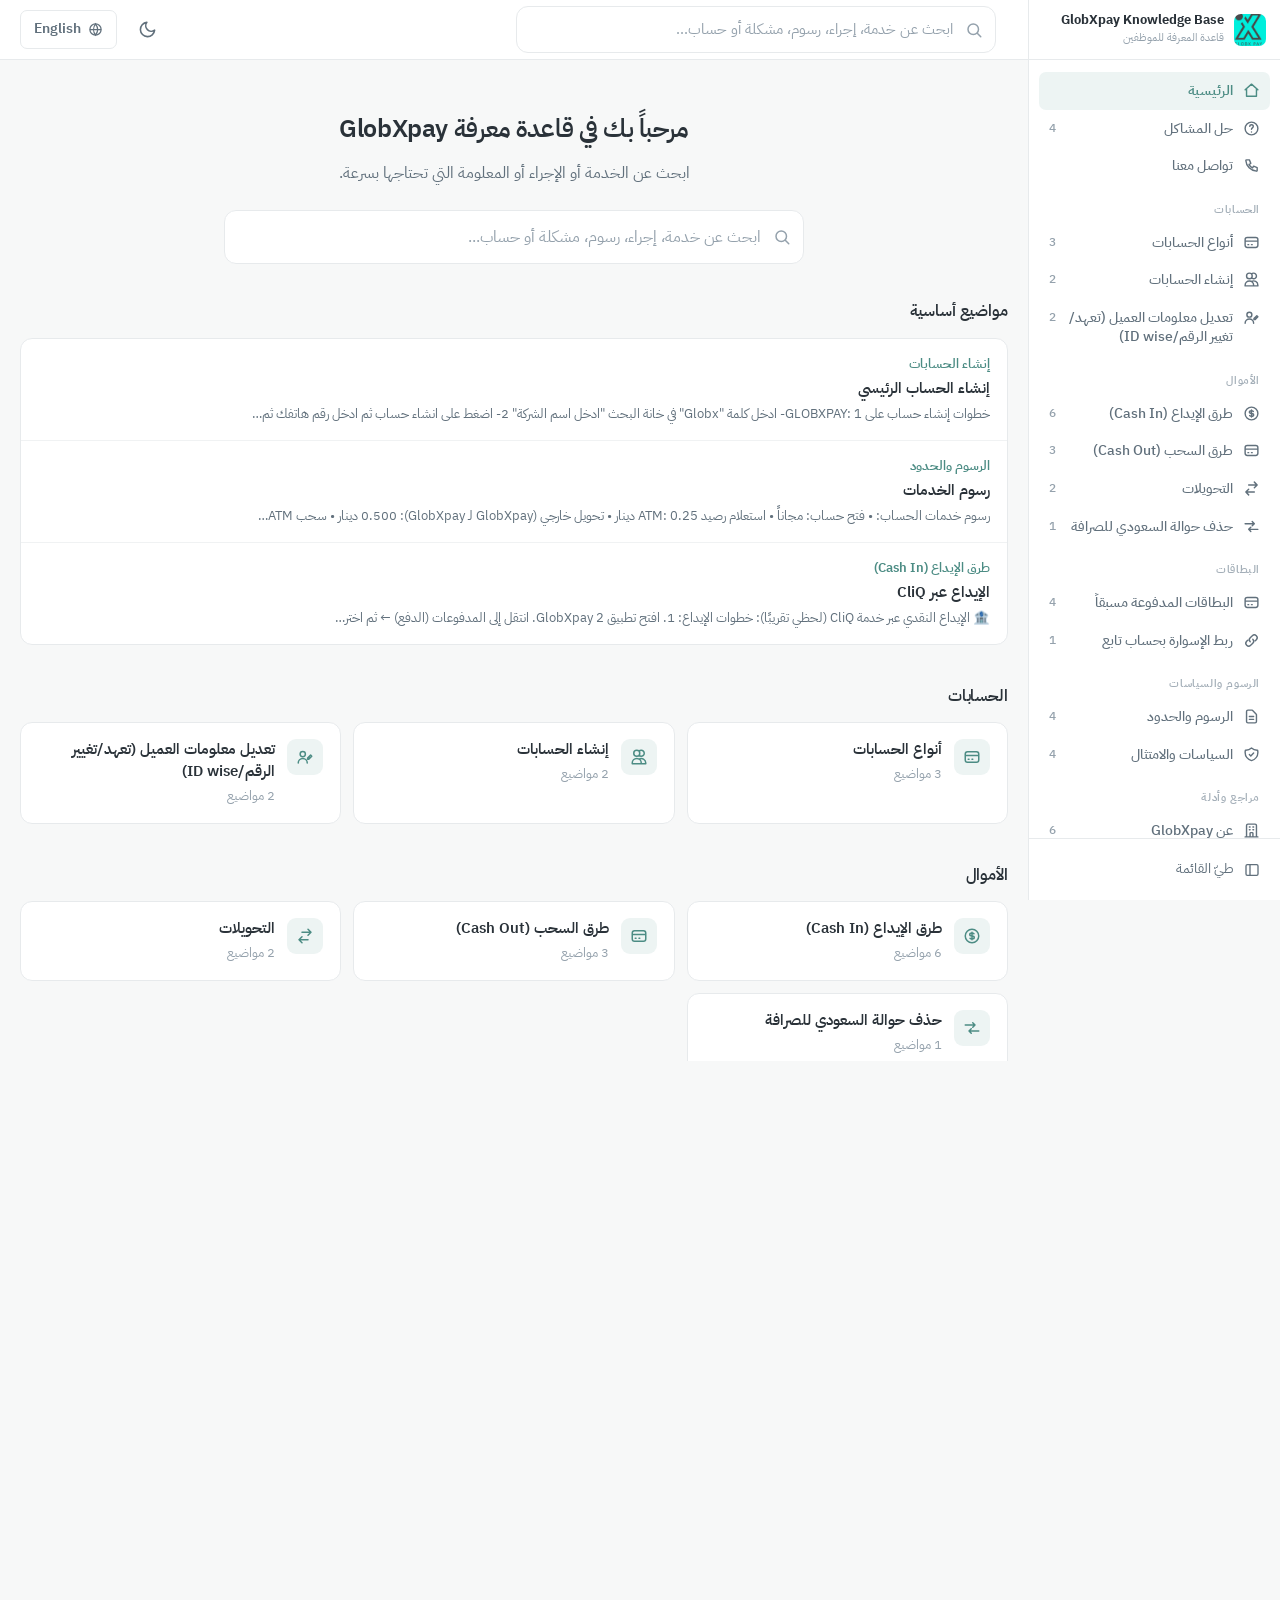
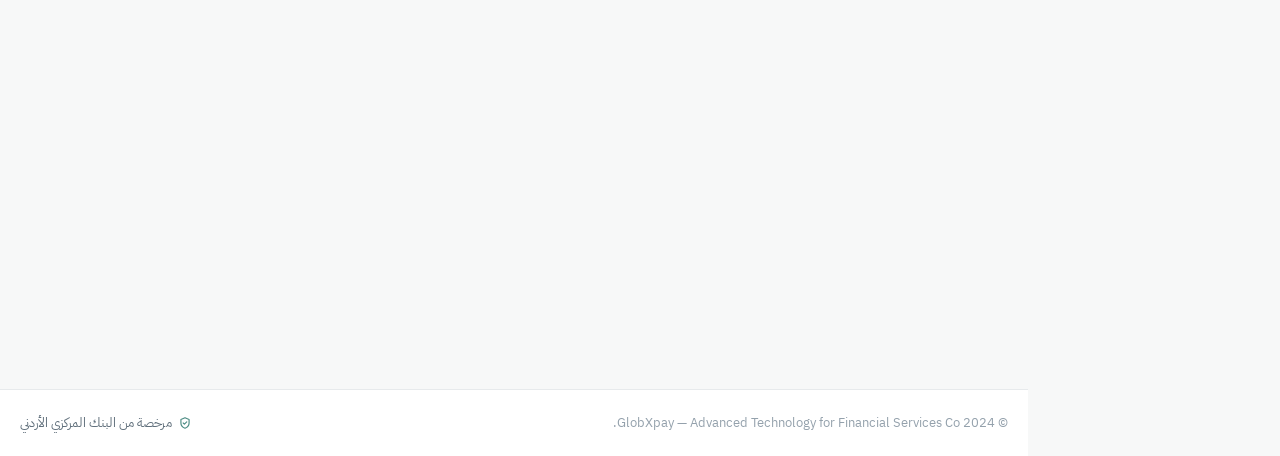
==== index.html @ db66e46f "Refresh English form translations without stale browser cache" ====
<!DOCTYPE html>
<html lang="ar" dir="rtl">
<head>
<meta charset="UTF-8">
<meta name="viewport" content="width=device-width, initial-scale=1.0">
<title>GlobXpay Knowledge Base | قاعدة المعرفة للموظفين</title>
<meta name="description" content="قاعدة المعرفة الداخلية لموظفي GlobXpay — الحسابات، الشحن والسحب، البطاقات، الرسوم، النماذج، وحل المشاكل.">
<meta name="robots" content="noindex">
<link rel="icon" href="logo3.jpeg">
<link rel="preconnect" href="https://fonts.googleapis.com">
<link rel="preconnect" href="https://fonts.gstatic.com" crossorigin>
<link href="https://fonts.googleapis.com/css2?family=IBM+Plex+Sans+Arabic:wght@400;500;600;700&display=swap" rel="stylesheet">
<link rel="stylesheet" href="assets/styles.css?v=5">
<script>
/* يُطبَّق قبل رسم الصفحة لتفادي وميض الخلفية البيضاء في الوضع المظلم */
(function () {
    try {
        var saved = JSON.parse(localStorage.getItem('gxkb:theme') || 'null');
        var dark = saved ? saved === 'dark'
            : window.matchMedia && window.matchMedia('(prefers-color-scheme: dark)').matches;
        document.documentElement.setAttribute('data-theme', dark ? 'dark' : 'light');
    } catch (e) { /* التخزين غير متاح */ }
})();
</script>
</head>
<body>

<a href="#view" class="skip-link" id="skipLink">تخطَّ إلى المحتوى</a>

<div class="layout">

    <!-- ============================ السايدبار ============================ -->
    <aside class="sidebar" id="sidebar" aria-label="Main navigation">
        <div class="sidebar-head">
            <img src="logo3.jpeg" alt="GlobXpay">
            <div class="sidebar-brand">
                <b id="brandName">GlobXpay Knowledge Base</b>
                <span id="brandSub">قاعدة المعرفة للموظفين</span>
            </div>
        </div>

        <nav class="sidebar-nav" id="sidebarNav"></nav>

        <div class="sidebar-foot">
            <button class="collapse-btn" id="collapseBtn">
                <svg viewBox="0 0 24 24" fill="none" stroke="currentColor" stroke-width="2">
                    <rect x="3" y="4" width="18" height="16" rx="2"/><path d="M9 4v16"/>
                </svg>
                <span id="collapseLabel">طيّ القائمة</span>
            </button>
        </div>
    </aside>

    <!-- ========================== المنطقة الرئيسية ========================== -->
    <div class="main-area">

        <header class="topbar">
            <button class="icon-btn menu-btn" id="menuBtn" aria-expanded="false" aria-controls="sidebar" aria-label="فتح القائمة">
                <svg viewBox="0 0 24 24" fill="none" stroke="currentColor" stroke-width="2">
                    <path d="M4 6h16M4 12h16M4 18h16" stroke-linecap="round"/>
                </svg>
            </button>

            <span class="topbar-title" id="topbarTitle"></span>

            <div class="topbar-search search">
                <svg viewBox="0 0 24 24" fill="none" stroke="currentColor" stroke-width="2">
                    <circle cx="11" cy="11" r="7"/><path d="M21 21l-4.3-4.3" stroke-linecap="round"/>
                </svg>
                <input type="search" id="q" autocomplete="off" placeholder="ابحث..." aria-label="البحث">
                <button class="search-clear" id="qClear" aria-label="مسح البحث">
                    <svg viewBox="0 0 24 24" fill="none" stroke="currentColor" stroke-width="2">
                        <path d="M18 6L6 18M6 6l12 12" stroke-linecap="round"/>
                    </svg>
                </button>
            </div>

            <button class="icon-btn theme-btn" id="themeBtn" aria-label="الوضع الليلي" title="الوضع الليلي">
                <svg class="ico-moon" viewBox="0 0 24 24" fill="none" stroke="currentColor" stroke-width="2">
                    <path d="M21 12.8A9 9 0 1111.2 3a7 7 0 009.8 9.8z" stroke-linejoin="round"/>
                </svg>
                <svg class="ico-sun" viewBox="0 0 24 24" fill="none" stroke="currentColor" stroke-width="2">
                    <circle cx="12" cy="12" r="4"/>
                    <path d="M12 2v2M12 20v2M4.9 4.9l1.4 1.4M17.7 17.7l1.4 1.4M2 12h2M20 12h2M4.9 19.1l1.4-1.4M17.7 6.3l1.4-1.4" stroke-linecap="round"/>
                </svg>
            </button>

            <button class="lang-btn" id="langBtn">
                <svg viewBox="0 0 24 24" fill="none" stroke="currentColor" stroke-width="2">
                    <circle cx="12" cy="12" r="9"/><path d="M3 12h18M12 3a15 15 0 010 18a15 15 0 010-18z"/>
                </svg>
                <span id="langLabel">English</span>
            </button>
        </header>

        <main id="view"></main>

        <footer class="footer">
            <div class="footer-inner">
                <span>© 2024 GlobXpay — <span id="footCo">Advanced Technology for Financial Services Co.</span></span>
                <span class="badge">
                    <svg viewBox="0 0 24 24" fill="none" stroke="currentColor" stroke-width="2">
                        <path d="M12 3l7 3v6c0 4-3 7.5-7 9-4-1.5-7-5-7-9V6l7-3z" stroke-linejoin="round"/>
                        <path d="M9 12l2 2 4-4" stroke-linecap="round" stroke-linejoin="round"/>
                    </svg>
                    <span id="footLicense">مرخصة من البنك المركزي الأردني</span>
                </span>
            </div>
        </footer>
    </div>
</div>

<div class="overlay" id="overlay"></div>

<!-- معاينة الصورة -->
<div class="lightbox" id="lightbox" role="dialog" aria-modal="true" aria-hidden="true">
    <button class="lightbox-x" id="lightboxClose" aria-label="إغلاق">
        <svg viewBox="0 0 24 24" fill="none" stroke="currentColor" stroke-width="2" style="width:19px;height:19px">
            <path d="M18 6L6 18M6 6l12 12" stroke-linecap="round"/>
        </svg>
    </button>
    <img id="lightboxImg" src="" alt="">
</div>

<div class="toast" id="toast" role="status" aria-live="polite"></div>

<script src="config.js?v=5"></script>
<script src="data/i18n.js?v=5"></script>
<script src="data/knowledge-base.js?v=5"></script>
<script src="data/knowledge-base.en.js?v=6"></script>
<script src="assets/app.js?v=6"></script>
</body>
</html>
---- assets/styles.css ----
/* ============================================================================
   GlobXpay Knowledge Base — التنسيقات
   يعتمد على خصائص CSS المنطقية (inline-start/end) ليعمل في RTL و LTR معاً.
   ============================================================================ */

:root {
    /* لوحة هادئة: أخضر مزرقّ مخفّف + رماديات دافئة قليلاً */
    --brand:       #4C8C84;
    --brand-dark:  #3A726B;
    --brand-light: #EDF4F3;

    --ink-1: #2A3239;
    --ink-2: #61707C;
    --ink-3: #94A1AC;

    --bg:      #F7F8F8;
    --surface: #FFFFFF;
    --line:    #E7EAEC;
    --line-2:  #F0F2F3;

    --row-hover: #FAFBFB;
    --shot-bg:   #FAFBFB;
    --mark-bg:   #FBEFC9;
    --mark-ink:  #5C4A15;

    --warn-bg:   #FBF6EA;
    --warn-line: #EEE2C6;
    --warn-ink:  #7A6636;

    --prose:     #45525C;

    --r-sm: 7px;
    --r:    12px;
    --r-lg: 16px;

    --shadow:    0 1px 2px rgba(42,50,57,.05);
    --shadow-md: 0 3px 10px rgba(42,50,57,.06);

    --sidebar-w: 252px;
    --sidebar-collapsed: 66px;
    --header-h: 60px;
    --content-max: 860px;
}

/* ---------------------------- الوضع المظلم ---------------------------- */
[data-theme="dark"] {
    --brand:       #7FB8B0;
    --brand-dark:  #97C9C1;
    --brand-light: #1E2B2A;

    --ink-1: #E2E7EA;
    --ink-2: #A6B2BB;
    --ink-3: #78868F;

    --bg:      #14181C;
    --surface: #1B2126;
    --line:    #2A3238;
    --line-2:  #232A30;

    --row-hover: #20272C;
    --shot-bg:   #20272C;
    --mark-bg:   #4C4223;
    --mark-ink:  #EEE0B8;

    --warn-bg:   #262115;
    --warn-line: #3E3624;
    --warn-ink:  #D6C79B;

    --prose:     #B7C2C9;

    --shadow:    0 1px 2px rgba(0,0,0,.28);
    --shadow-md: 0 3px 10px rgba(0,0,0,.32);

    color-scheme: dark;
}

* { box-sizing: border-box; margin: 0; padding: 0; }

html { scroll-behavior: smooth; -webkit-text-size-adjust: 100%; }

body {
    font-family: 'IBM Plex Sans Arabic', system-ui, -apple-system, 'Segoe UI', Roboto, sans-serif;
    background: var(--bg);
    color: var(--ink-1);
    font-size: 16px;
    line-height: 1.7;
    -webkit-font-smoothing: antialiased;
    overflow-x: hidden;
}

a { color: inherit; text-decoration: none; }
button { font: inherit; color: inherit; background: none; border: none; cursor: pointer; }
img { max-width: 100%; display: block; }
mark { background: var(--mark-bg); color: var(--mark-ink); padding: 0 1px; border-radius: 2px; }

::selection { background: var(--brand-light); color: var(--brand-dark); }

:focus-visible { outline: 2px solid var(--brand); outline-offset: 2px; border-radius: var(--r-sm); }

@media (prefers-reduced-motion: reduce) {
    *, *::before, *::after {
        animation-duration: .001ms !important;
        transition-duration: .001ms !important;
        scroll-behavior: auto !important;
    }
}

.sr-only {
    position: absolute; width: 1px; height: 1px; padding: 0; margin: -1px;
    overflow: hidden; clip: rect(0,0,0,0); white-space: nowrap; border: 0;
}

.skip-link {
    position: absolute; inset-inline-start: 12px; top: -60px; z-index: 200;
    background: var(--brand); color: #fff; padding: 10px 16px;
    border-radius: var(--r-sm); font-weight: 600; transition: top .15s;
}
.skip-link:focus { top: 12px; }

/* ============================ الهيكل العام ============================ */
.layout { display: flex; min-height: 100vh; }

/* ============================== السايدبار ============================== */
.sidebar {
    width: var(--sidebar-w);
    flex-shrink: 0;
    background: var(--surface);
    border-inline-end: 1px solid var(--line);
    position: fixed;
    inset-block: 0;
    inset-inline-start: 0;
    display: flex;
    flex-direction: column;
    z-index: 60;
    transition: width .2s ease, transform .25s ease;
}

.sidebar-head {
    height: var(--header-h);
    display: flex;
    align-items: center;
    gap: 10px;
    padding: 0 14px;
    border-bottom: 1px solid var(--line);
    flex-shrink: 0;
}
.sidebar-head img { width: 32px; height: 32px; border-radius: 7px; object-fit: cover; flex-shrink: 0; }
.sidebar-brand { min-width: 0; overflow: hidden; }
.sidebar-brand b { display: block; font-size: 12.5px; font-weight: 700; line-height: 1.35; overflow: hidden; text-overflow: ellipsis; white-space: nowrap; }
.sidebar-brand span { display: block; font-size: 11px; color: var(--ink-3); white-space: nowrap; overflow: hidden; text-overflow: ellipsis; }

.sidebar-nav { flex: 1; overflow-y: auto; padding: 12px 10px; }
.sidebar-nav::-webkit-scrollbar { width: 6px; }
.sidebar-nav::-webkit-scrollbar-thumb { background: var(--line); border-radius: 3px; }

.nav-group-label {
    font-size: 10.5px; font-weight: 600; color: var(--ink-3);
    letter-spacing: .6px; text-transform: uppercase; opacity: .85;
    padding: 16px 10px 5px; white-space: nowrap;
}

.nav-link {
    display: flex; align-items: flex-start; gap: 10px;
    padding: 9px 10px; border-radius: var(--r-sm);
    font-size: 14px; font-weight: 500; color: var(--ink-2);
    transition: background .13s, color .13s;
    width: 100%; text-align: start;
}
.nav-link:hover { background: var(--line-2); color: var(--ink-1); }
.nav-link.active { background: var(--brand-light); color: var(--brand); font-weight: 600; }
.nav-link svg { width: 17px; height: 17px; flex-shrink: 0; margin-top: 1px; }
.nav-link span {
    min-width: 0; overflow: hidden; line-height: 1.4;
    overflow-wrap: break-word;
    display: -webkit-box; -webkit-line-clamp: 2; -webkit-box-orient: vertical;
}
.nav-count { margin-inline-start: auto; font-size: 11.5px; color: var(--ink-3); flex-shrink: 0; align-self: flex-start; margin-top: 2px; }
.nav-link.active .nav-count { color: var(--brand); }

.sidebar-foot { border-top: 1px solid var(--line); padding: 10px; flex-shrink: 0; }

.collapse-btn {
    display: flex; align-items: center; gap: 10px; width: 100%;
    padding: 9px 10px; border-radius: var(--r-sm);
    font-size: 13.5px; color: var(--ink-2);
}
.collapse-btn:hover { background: var(--line-2); color: var(--ink-1); }
.collapse-btn svg { width: 16px; height: 16px; flex-shrink: 0; transition: transform .2s; }

/* الوضع المطوي */
body.collapsed .sidebar { width: var(--sidebar-collapsed); }
body.collapsed .sidebar-brand,
body.collapsed .nav-group-label,
body.collapsed .nav-link span,
body.collapsed .nav-count,
body.collapsed .collapse-btn span { display: none; }
body.collapsed .nav-link,
body.collapsed .collapse-btn { justify-content: center; padding-inline: 0; }
body.collapsed .sidebar-head { justify-content: center; padding: 0; }
body.collapsed .collapse-btn svg { transform: rotate(180deg); }

/* ============================ المنطقة الرئيسية ============================ */
.main-area {
    flex: 1; min-width: 0;
    margin-inline-start: var(--sidebar-w);
    transition: margin .2s ease;
    display: flex; flex-direction: column;
}
body.collapsed .main-area { margin-inline-start: var(--sidebar-collapsed); }

.topbar {
    height: var(--header-h);
    background: var(--surface);
    border-bottom: 1px solid var(--line);
    display: flex; align-items: center; gap: 12px;
    padding: 0 20px;
    position: sticky; top: 0; z-index: 40;
}

.icon-btn {
    width: 36px; height: 36px; border-radius: var(--r-sm);
    display: flex; align-items: center; justify-content: center;
    color: var(--ink-2); flex-shrink: 0;
}
.icon-btn:hover { background: var(--line-2); color: var(--ink-1); }
.icon-btn svg { width: 19px; height: 19px; }

.menu-btn { display: none; }

.topbar-search { flex: 1; max-width: 480px; }
.topbar-title { font-weight: 600; font-size: 15px; min-width: 0; overflow: hidden; text-overflow: ellipsis; white-space: nowrap; }

.lang-btn {
    display: flex; align-items: center; gap: 7px;
    padding: 7px 13px; border: 1px solid var(--line);
    border-radius: var(--r-sm); font-size: 13.5px; font-weight: 600;
    color: var(--ink-2); flex-shrink: 0;
}
.lang-btn:hover { border-color: var(--brand); color: var(--brand); background: var(--brand-light); }
.lang-btn svg { width: 15px; height: 15px; }

.theme-btn { margin-inline-start: auto; }
.theme-btn .ico-sun { display: none; }
[data-theme="dark"] .theme-btn .ico-moon { display: none; }
[data-theme="dark"] .theme-btn .ico-sun { display: block; }

main { flex: 1; padding: 28px 20px 56px; }

/* ظهور لطيف عند الانتقال بين الصفحات */
@keyframes viewIn { from { opacity: 0; transform: translateY(6px); } to { opacity: 1; transform: none; } }
#view > * { animation: viewIn .28s cubic-bezier(.22,.61,.36,1) both; }
.wrap { max-width: var(--content-max); margin: 0 auto; }
.wrap-wide { max-width: 1060px; margin: 0 auto; }

/* ================================ البحث ================================ */
.search { position: relative; }
.search > svg {
    position: absolute; inset-inline-start: 13px; top: 50%;
    transform: translateY(-50%); width: 18px; height: 18px;
    color: var(--ink-3); pointer-events: none;
}
.search input {
    width: 100%; font: inherit; font-size: 15px;
    padding-block: 10px; padding-inline: 42px 40px;
    border: 1px solid var(--line); border-radius: var(--r);
    background: var(--surface); color: var(--ink-1);
    transition: border-color .15s, box-shadow .15s;
}
.search input::placeholder { color: var(--ink-3); }
.search input:focus {
    outline: none; border-color: var(--brand);
    box-shadow: 0 0 0 3px rgba(15,139,126,.13);
}
.search input::-webkit-search-cancel-button,
.search input::-webkit-search-decoration { -webkit-appearance: none; appearance: none; }

.search-clear {
    position: absolute; inset-inline-end: 9px; top: 50%;
    transform: translateY(-50%);
    width: 25px; height: 25px; border-radius: 50%;
    display: none; align-items: center; justify-content: center;
    color: var(--ink-3);
}
.search-clear.show { display: flex; }
.search-clear:hover { background: var(--line-2); color: var(--ink-1); }
.search-clear svg { width: 14px; height: 14px; }

/* الهيرو */
.hero { text-align: center; padding: 20px 0 34px; }
.hero h1 { font-size: 25px; font-weight: 600; letter-spacing: -.4px; margin-bottom: 9px; }
.hero p { color: var(--ink-2); font-size: 15.5px; margin-bottom: 24px; }
.hero .search { max-width: 580px; margin: 0 auto; }
.hero .search input { padding-block: 13px; font-size: 15.5px; }

/* ============================== الأقسام ============================== */
.section { margin-top: 38px; }
.section:first-child { margin-top: 0; }

.section-head {
    display: flex; align-items: baseline; justify-content: space-between;
    gap: 12px; margin-bottom: 13px;
}
.section-head h2 { font-size: 15.5px; font-weight: 600; letter-spacing: -.1px; }
.section-head p { font-size: 13.5px; color: var(--ink-3); }
.section-head a { font-size: 13.5px; color: var(--brand); font-weight: 600; }
.section-head a:hover { text-decoration: underline; }

.grid { display: grid; gap: 12px; }
.grid-3 { grid-template-columns: repeat(auto-fit, minmax(240px, 1fr)); }
.grid-2 { grid-template-columns: repeat(auto-fit, minmax(280px, 1fr)); }

/* بطاقة قسم */
.card {
    display: flex; align-items: flex-start; gap: 12px;
    background: var(--surface); border: 1px solid var(--line);
    border-radius: var(--r); padding: 16px 17px;
    text-align: start; width: 100%;
    transition: border-color .15s, box-shadow .15s, transform .15s;
}
.card:hover { border-color: #D5DCDF; background: var(--row-hover); box-shadow: var(--shadow-md); }
[data-theme="dark"] .card:hover { border-color: #38424A; }

.card-ico {
    width: 36px; height: 36px; border-radius: 9px;
    background: var(--brand-light); color: var(--brand);
    display: flex; align-items: center; justify-content: center; flex-shrink: 0;
}
.card-ico svg { width: 18px; height: 18px; }

.card-body { min-width: 0; }
.card-title { display: block; font-weight: 600; font-size: 15px; line-height: 1.45; overflow-wrap: break-word; }
.card-meta { display: block; font-size: 13px; color: var(--ink-3); margin-top: 2px; }

/* روابط الوصول السريع */
.chips { display: flex; flex-wrap: wrap; gap: 8px; }
.chip {
    display: inline-flex; align-items: center; gap: 7px;
    padding: 8px 14px; border-radius: 100px;
    background: var(--surface); border: 1px solid var(--line);
    font-size: 13.5px; font-weight: 500; color: var(--ink-2);
    transition: all .14s;
}
.chip:hover { border-color: var(--brand); color: var(--brand); background: var(--brand-light); }
.chip svg { width: 15px; height: 15px; }

/* قائمة */
.list {
    border: 1px solid var(--line); border-radius: var(--r);
    background: var(--surface); overflow: hidden;
}
.list > * + * { border-top: 1px solid var(--line-2); }

.row {
    display: block; width: 100%; text-align: start;
    padding: 14px 17px; transition: background .12s;
}
.row:hover { background: var(--row-hover); }
.row-cat { display: block; font-size: 12.5px; color: var(--brand); font-weight: 600; margin-bottom: 2px; }
.row-title { display: block; font-weight: 600; font-size: 14.8px; margin-bottom: 2px; }
.row-snip {
    display: -webkit-box; -webkit-line-clamp: 2; -webkit-box-orient: vertical;
    overflow: hidden; font-size: 13.4px; color: var(--ink-2);
}

/* ============================ فتات التنقل ============================ */
.crumbs {
    display: flex; align-items: center; flex-wrap: wrap;
    gap: 6px; font-size: 13.4px; color: var(--ink-3); margin-bottom: 16px;
}
.crumbs a { color: var(--ink-2); }
.crumbs span, .crumbs a { overflow-wrap: break-word; min-width: 0; }
.crumbs a:hover { color: var(--brand); text-decoration: underline; }
.crumbs svg { width: 13px; height: 13px; flex-shrink: 0; }
[dir="rtl"] .crumbs svg { transform: scaleX(-1); }

.page-head { margin-bottom: 20px; }
.page-head h1 {
    font-size: 22.5px; font-weight: 600; letter-spacing: -.3px; line-height: 1.4;
    overflow-wrap: break-word; word-break: break-word;
}
.page-head p { color: var(--ink-2); font-size: 14.5px; margin-top: 5px; overflow-wrap: break-word; }

/* ============================== المقال ============================== */
.article-tools { display: flex; gap: 8px; flex-wrap: wrap; margin-bottom: 20px; }

.btn {
    display: inline-flex; align-items: center; gap: 7px;
    padding: 8px 15px; border-radius: var(--r-sm);
    font-size: 13.8px; font-weight: 600;
    background: var(--brand); color: #fff;
    transition: background .15s; white-space: nowrap;
}
.btn:hover { background: var(--brand-dark); }
.btn svg { width: 15px; height: 15px; }

.btn-ghost {
    background: var(--surface); color: var(--ink-2);
    border: 1px solid var(--line); font-weight: 500;
}
.btn-ghost:hover { background: var(--line-2); color: var(--ink-1); border-color: var(--line); }

.prose { font-size: 15.2px; line-height: 1.95; color: var(--prose); }
.prose p { margin-bottom: 13px; }
.prose h3 {
    font-size: 15.5px; font-weight: 700; color: var(--ink-1);
    margin: 24px 0 10px;
}
.prose ol, .prose ul { margin: 0 0 15px; padding: 0; list-style: none; }
.prose li { display: flex; gap: 10px; padding: 4px 0; }
.prose ol li .n {
    flex-shrink: 0; width: 22px; height: 22px; margin-top: 4px;
    border-radius: 50%; background: var(--brand-light); color: var(--brand);
    font-size: 12px; font-weight: 700;
    display: flex; align-items: center; justify-content: center;
}
.prose ul li .b {
    flex-shrink: 0; width: 5px; height: 5px; margin-top: 13px;
    border-radius: 50%; background: var(--ink-3);
}
.prose .callout {
    display: flex; gap: 10px; align-items: flex-start;
    background: var(--warn-bg); border: 1px solid var(--warn-line);
    color: var(--warn-ink); border-radius: var(--r);
    padding: 12px 15px; margin: 8px 0 15px; font-size: 14.4px; line-height: 1.75;
}

/* خطوات إنجليزية داخل صفحة عربية */
.ltr-steps { text-align: left; }
.ltr-steps ol li { flex-direction: row; }
.ltr-steps .n { font-family: 'IBM Plex Sans Arabic', system-ui, sans-serif; }

/* مجموعة خطوات + زر نسخها */
.steps-group { position: relative; margin-bottom: 15px; }
.steps-group > ol { margin-bottom: 0; }

.steps-bar { display: flex; justify-content: flex-start; margin-bottom: 6px; }

.steps-copy {
    display: inline-flex; align-items: center; gap: 6px;
    padding: 5px 10px; border-radius: var(--r-sm);
    border: 1px solid var(--line); background: var(--surface);
    color: var(--ink-3); font-size: 12.5px; font-weight: 500;
    opacity: .75; transition: all .15s;
}
.steps-copy svg { width: 14px; height: 14px; }
.steps-copy:hover {
    opacity: 1; color: var(--brand);
    border-color: var(--brand); background: var(--brand-light);
}
.steps-copy:focus-visible { opacity: 1; }

@media (max-width: 767px) {
    .steps-copy span { display: none; }
    .steps-copy { padding: 6px 9px; }
}

/* صور المقال */
.shots {
    display: grid; grid-template-columns: repeat(auto-fill, minmax(165px, 1fr));
    gap: 10px; margin: 18px 0;
}
.shot {
    position: relative; border: 1px solid var(--line);
    border-radius: var(--r-sm); overflow: hidden;
    background: var(--shot-bg); cursor: zoom-in;
    transition: border-color .15s, box-shadow .15s;
}
.shot:hover { border-color: var(--brand); box-shadow: var(--shadow-md); }
.shot img { width: 100%; height: auto; max-height: 340px; object-fit: contain; }
.shot-n {
    position: absolute; top: 7px; inset-inline-start: 7px;
    min-width: 20px; height: 20px; padding: 0 6px; border-radius: 10px;
    background: rgba(22,32,43,.82); color: #fff;
    font-size: 11.5px; font-weight: 600;
    display: flex; align-items: center; justify-content: center;
}

/* زر نسخ الصورة (لقسم الصور) */
.shot-copy {
    position: absolute; bottom: 8px; inset-inline-end: 8px;
    display: inline-flex; align-items: center; gap: 6px;
    padding: 6px 11px; border-radius: var(--r-sm);
    background: rgba(22,32,43,.88); color: #fff;
    border: 1px solid rgba(255,255,255,.18);
    font-size: 12.5px; font-weight: 600;
    opacity: 0; transform: translateY(4px);
    transition: opacity .16s, transform .16s, background .16s;
    backdrop-filter: blur(4px);
}
.shot-copy svg { width: 14px; height: 14px; }
.shot-copy:hover { background: var(--brand); border-color: var(--brand); }
.shot-copy:disabled { opacity: .6 !important; cursor: default; }

.shot:hover .shot-copy,
.shot:focus-within .shot-copy { opacity: 1; transform: translateY(0); }

/* على الشاشات اللمسية لا يوجد hover — يبقى الزر ظاهراً */
@media (hover: none) {
    .shot-copy { opacity: 1; transform: none; }
}

/* ============================ الأسئلة الشائعة ============================ */
.acc-item + .acc-item { border-top: 1px solid var(--line-2); }
.acc-btn {
    display: flex; align-items: center; justify-content: space-between;
    gap: 14px; width: 100%; padding: 14px 17px; text-align: start;
    font-size: 15px; font-weight: 500; transition: background .12s;
}
.acc-btn:hover { background: var(--row-hover); }
.acc-btn[aria-expanded="true"] { color: var(--brand); font-weight: 600; }
.acc-btn .chev {
    width: 17px; height: 17px; color: var(--ink-3);
    flex-shrink: 0; transition: transform .2s;
}
/* مغلق: يشير للداخل (يسار في RTL، يمين في LTR) — مفتوح: يشير للأسفل */
[dir="rtl"] .acc-btn .chev { transform: rotate(180deg); }
.acc-btn[aria-expanded="true"] .chev { transform: rotate(90deg); color: var(--brand); }
[dir="rtl"] .acc-btn[aria-expanded="true"] .chev { transform: rotate(90deg); color: var(--brand); }
.acc-panel { display: none; padding: 0 17px 18px; }
.acc-panel.open { display: block; animation: fade .18s ease; }

@keyframes fade { from { opacity: 0; transform: translateY(-3px); } to { opacity: 1; transform: none; } }

/* ============================== التواصل ============================== */
.contact-card {
    display: flex; align-items: center; gap: 12px;
    background: var(--surface); border: 1px solid var(--line);
    border-radius: var(--r); padding: 15px 17px;
    transition: border-color .15s, box-shadow .15s;
}
.contact-card:hover { border-color: var(--brand); box-shadow: var(--shadow-md); }
.contact-label { font-size: 12.5px; color: var(--ink-3); display: block; }
.contact-value { font-weight: 600; font-size: 14.8px; display: block; direction: ltr; text-align: start; }

/* ============================ الحالة الفارغة ============================ */
.empty { text-align: center; padding: 46px 20px 34px; }
.empty svg { width: 32px; height: 32px; color: var(--ink-3); margin: 0 auto 12px; }
.empty h3 { font-size: 16.5px; font-weight: 600; margin-bottom: 4px; }
.empty p { color: var(--ink-2); font-size: 14.4px; }

/* ================================ الفوتر ================================ */
.footer {
    background: var(--surface); border-top: 1px solid var(--line);
    padding: 22px 20px; margin-top: auto;
}
.footer-inner {
    max-width: 1060px; margin: 0 auto;
    display: flex; align-items: center; justify-content: space-between;
    gap: 12px; flex-wrap: wrap; font-size: 13.2px; color: var(--ink-3);
}
.badge { display: inline-flex; align-items: center; gap: 6px; color: var(--ink-2); font-size: 12.5px; }
.badge svg { width: 14px; height: 14px; color: var(--brand); flex-shrink: 0; }

/* ============================ معاينة الصورة ============================ */
.lightbox {
    display: none; position: fixed; inset: 0; z-index: 120;
    background: rgba(22,32,43,.86); padding: 26px;
    align-items: center; justify-content: center;
}
.lightbox.open { display: flex; }
.lightbox img { max-width: 100%; max-height: 88vh; border-radius: var(--r); background: #fff; }
.lightbox-x {
    position: absolute; top: 16px; inset-inline-end: 16px;
    width: 38px; height: 38px; border-radius: 50%;
    background: rgba(255,255,255,.15); color: #fff;
    display: flex; align-items: center; justify-content: center;
}
.lightbox-x:hover { background: rgba(255,255,255,.28); }

/* التنبيه المؤقت */
.toast {
    position: fixed; bottom: 22px; inset-inline-start: 50%;
    transform: translateX(-50%) translateY(80px);
    background: var(--ink-1); color: #fff;
    padding: 10px 20px; border-radius: 100px;
    font-size: 13.8px; font-weight: 500; z-index: 130;
    opacity: 0; transition: opacity .2s, transform .2s; pointer-events: none;
}
.toast.show { opacity: 1; transform: translateX(-50%) translateY(0); }

/* الغطاء للجوال */
.overlay {
    display: none; position: fixed; inset: 0;
    background: rgba(22,32,43,.45); z-index: 55;
}
.overlay.show { display: block; }

/* ============================== الاستجابة ============================== */
@media (max-width: 1023px) {
    .sidebar { transform: translateX(calc(var(--sidebar-w) * -1)); box-shadow: var(--shadow-md); }
    [dir="rtl"] .sidebar { transform: translateX(var(--sidebar-w)); }
    body.drawer-open .sidebar { transform: translateX(0); }
    .main-area { margin-inline-start: 0 !important; }
    .menu-btn { display: flex; }
    body.collapsed .sidebar { width: var(--sidebar-w); }
    body.collapsed .sidebar-brand,
    body.collapsed .nav-group-label,
    body.collapsed .nav-link span,
    body.collapsed .nav-count { display: revert; }
    body.collapsed .nav-link { justify-content: flex-start; padding-inline: 10px; }
    body.collapsed .sidebar-head { justify-content: flex-start; padding: 0 14px; }
    .sidebar-foot { display: none; }
}

@media (max-width: 767px) {
    .topbar { padding: 0 14px; gap: 8px; }
    .topbar-search { display: none; }
    main { padding: 22px 14px 46px; }
    .hero { padding: 12px 0 26px; }
    .hero h1 { font-size: 21px; }
    .hero p { font-size: 14.2px; margin-bottom: 20px; }
    .grid-3, .grid-2 { grid-template-columns: 1fr; }
    .page-head h1 { font-size: 20.5px; }
    .row, .acc-btn { padding-inline: 14px; }
    .acc-panel { padding-inline: 14px; }
    .article-tools .btn { flex: 1; justify-content: center; }
    .footer-inner { justify-content: center; text-align: center; }
}

@media (max-width: 380px) {
    body { font-size: 15.4px; }
    .hero h1 { font-size: 19.5px; }
}

/* ================================ الطباعة ================================ */
@media print {
    .sidebar, .topbar, .footer, .article-tools, .overlay, .steps-bar,
    .lightbox, .toast, .skip-link, .related-section { display: none !important; }
    .main-area { margin: 0 !important; }
    body { background: #fff; color: #000; font-size: 12pt; }
    main { padding: 0; }
    .shots { grid-template-columns: repeat(2, 1fr); }
    a[href]::after { content: ''; }
}
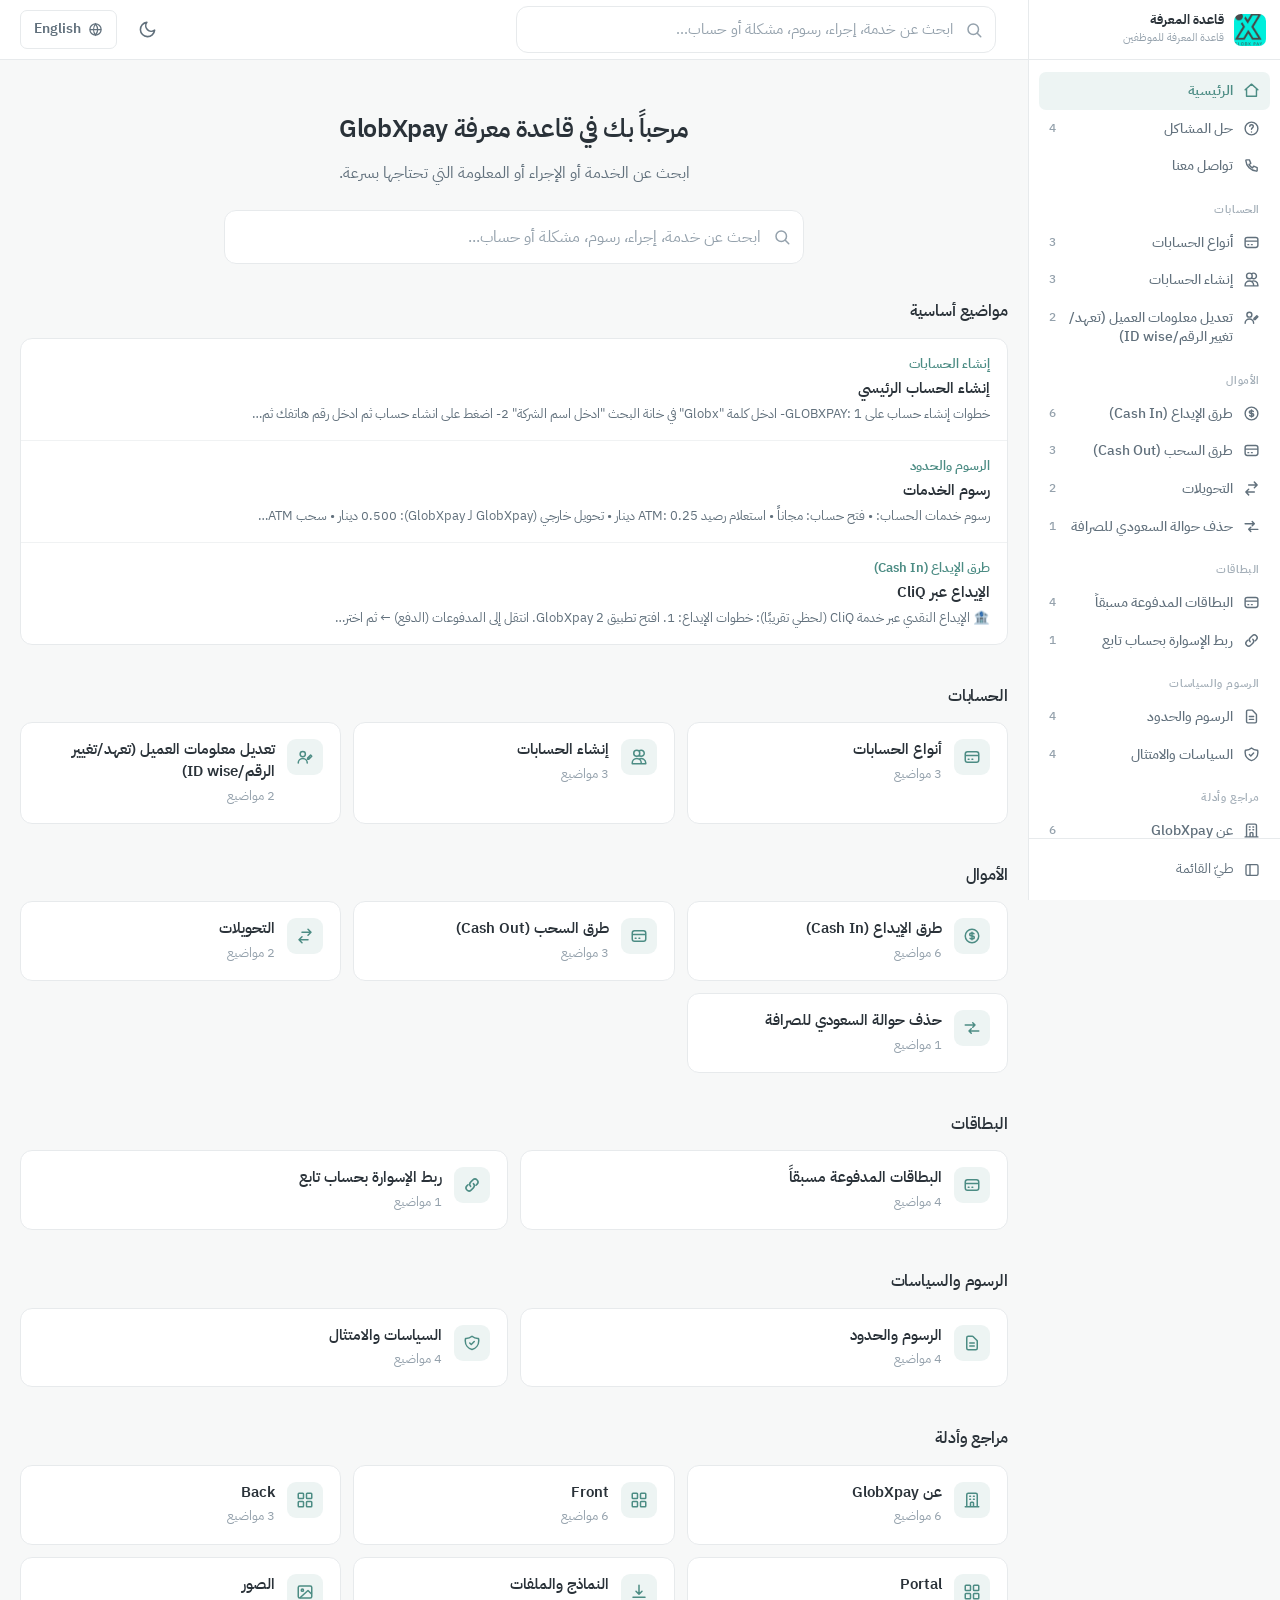
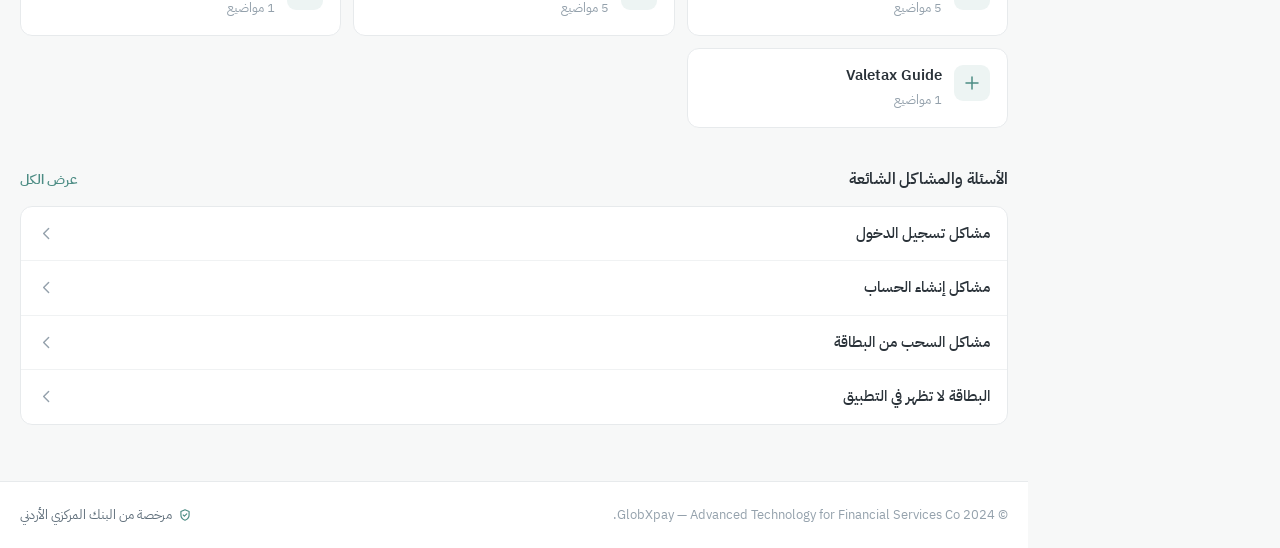
==== commit 4065a0d9: "Bust cache for updated knowledge base data" ====
--- a/index.html
+++ b/index.html
@@ -126,7 +126,7 @@
 
 <script src="config.js?v=5"></script>
 <script src="data/i18n.js?v=5"></script>
-<script src="data/knowledge-base.js?v=5"></script>
+<script src="data/knowledge-base.js?v=6"></script>
 <script src="data/knowledge-base.en.js?v=6"></script>
 <script src="assets/app.js?v=6"></script>
 </body>
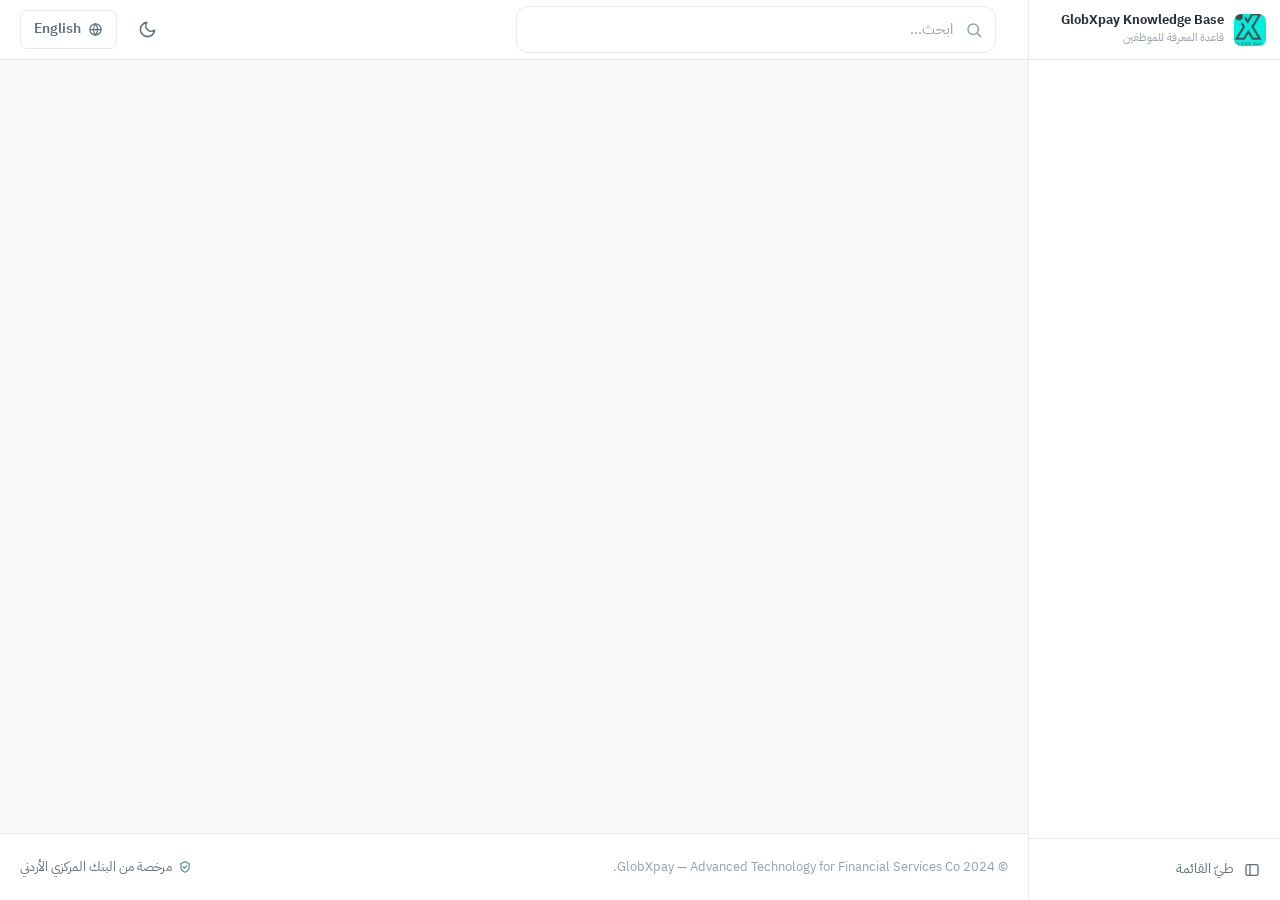
==== commit 90db8aa6: "Refresh knowledge base asset versions after article move" ====
--- a/index.html
+++ b/index.html
@@ -126,8 +126,8 @@
 
 <script src="config.js?v=5"></script>
 <script src="data/i18n.js?v=5"></script>
-<script src="data/knowledge-base.js?v=6"></script>
-<script src="data/knowledge-base.en.js?v=6"></script>
+<script src="data/knowledge-base.js?v=7"></script>
+<script src="data/knowledge-base.en.js?v=7"></script>
 <script src="assets/app.js?v=6"></script>
 </body>
 </html>
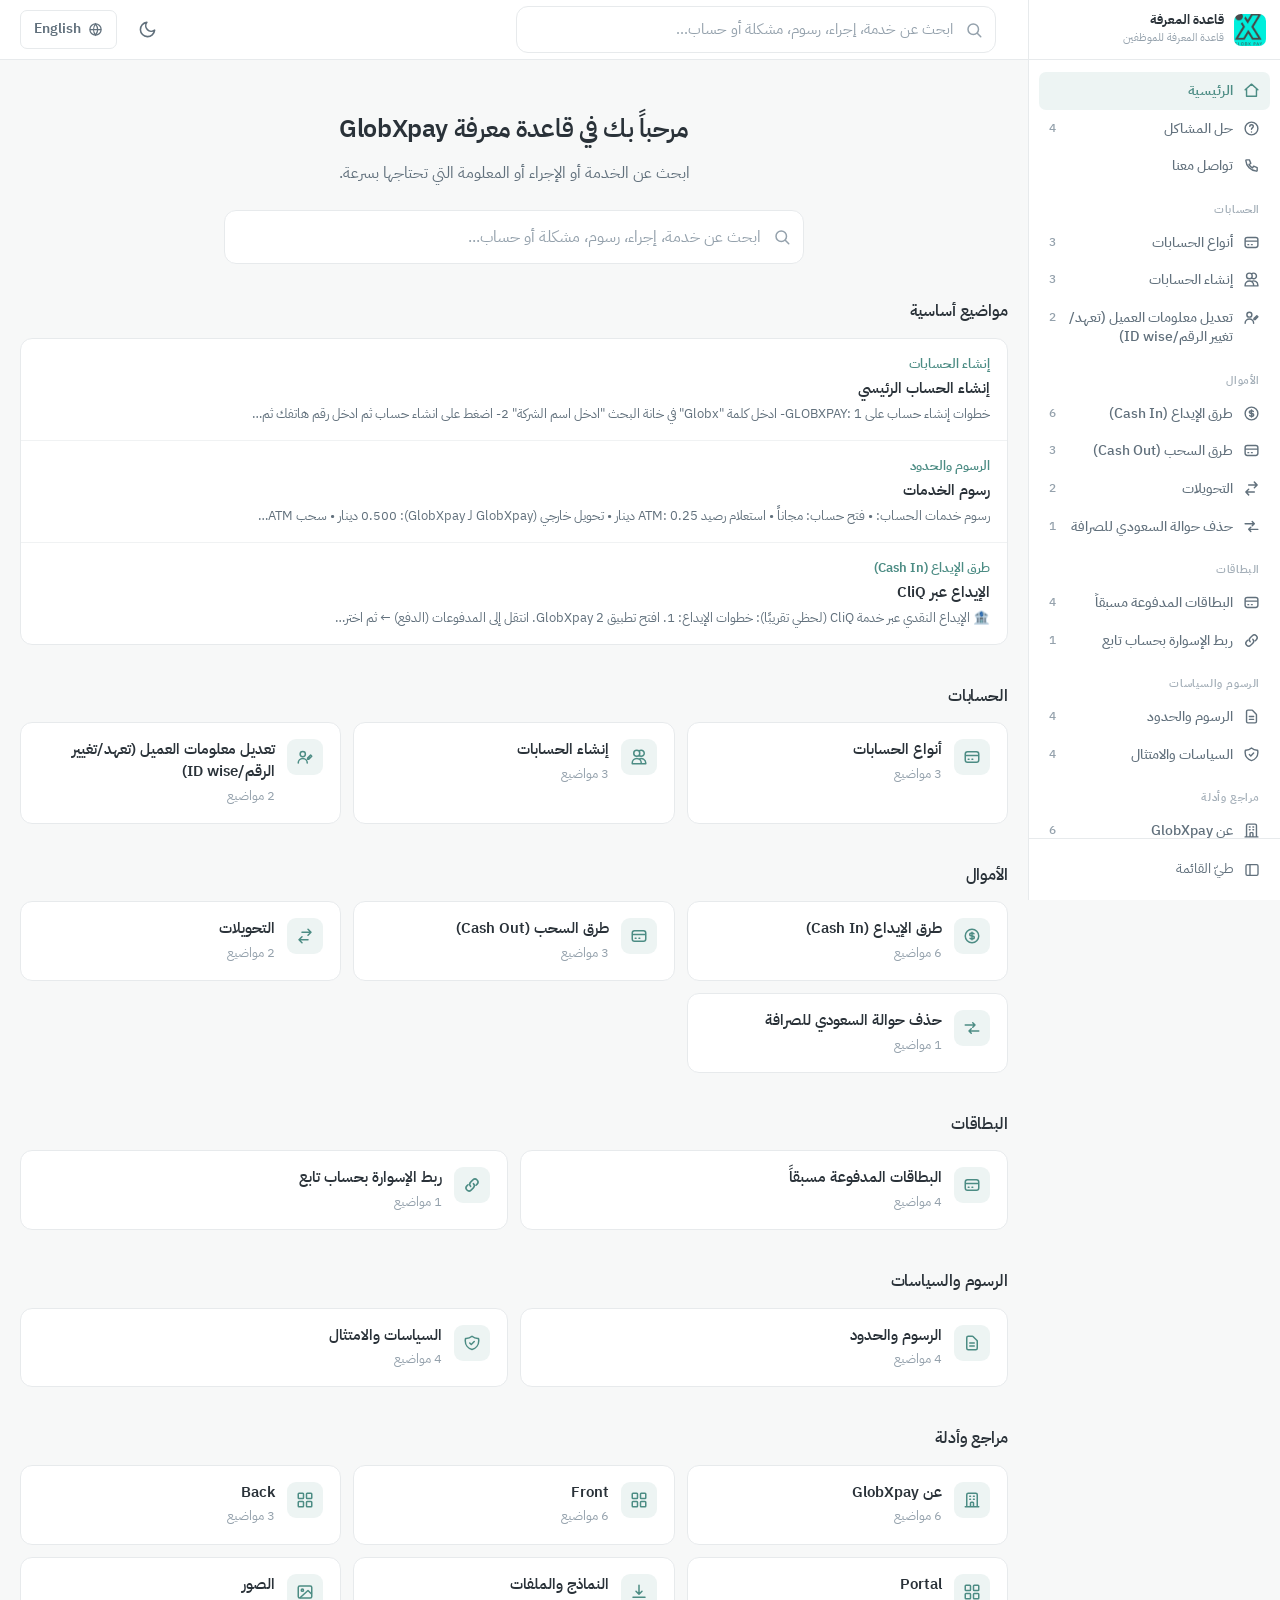
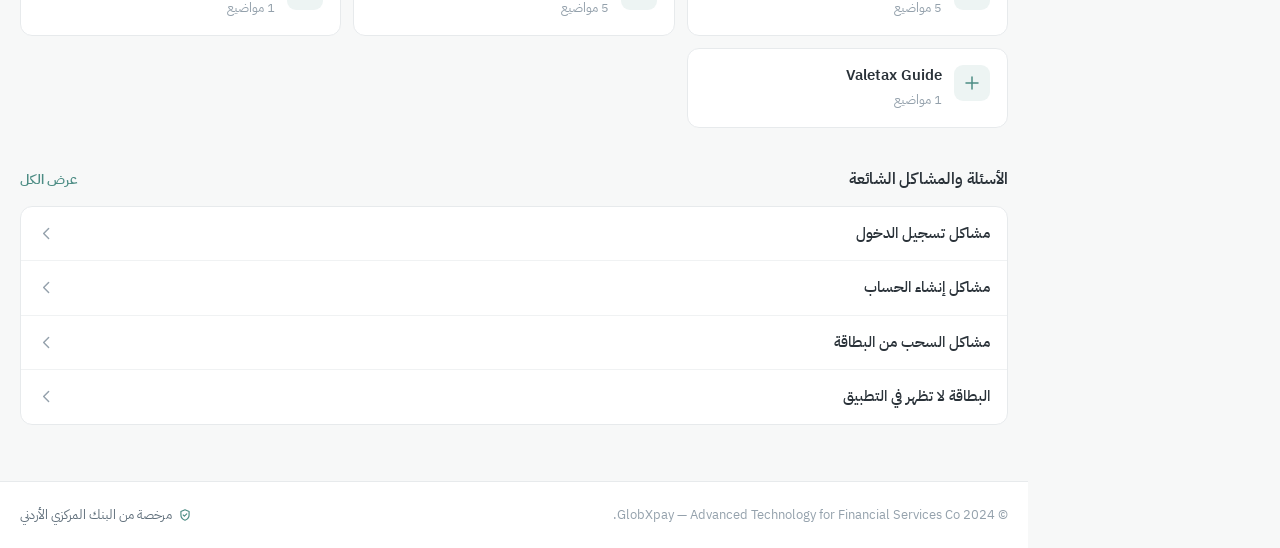
==== commit ac83e3b0: "Refresh knowledge base cache after syntax fix" ====
--- a/index.html
+++ b/index.html
@@ -126,7 +126,7 @@
 
 <script src="config.js?v=5"></script>
 <script src="data/i18n.js?v=5"></script>
-<script src="data/knowledge-base.js?v=7"></script>
+<script src="data/knowledge-base.js?v=9"></script>
 <script src="data/knowledge-base.en.js?v=7"></script>
 <script src="assets/app.js?v=6"></script>
 </body>
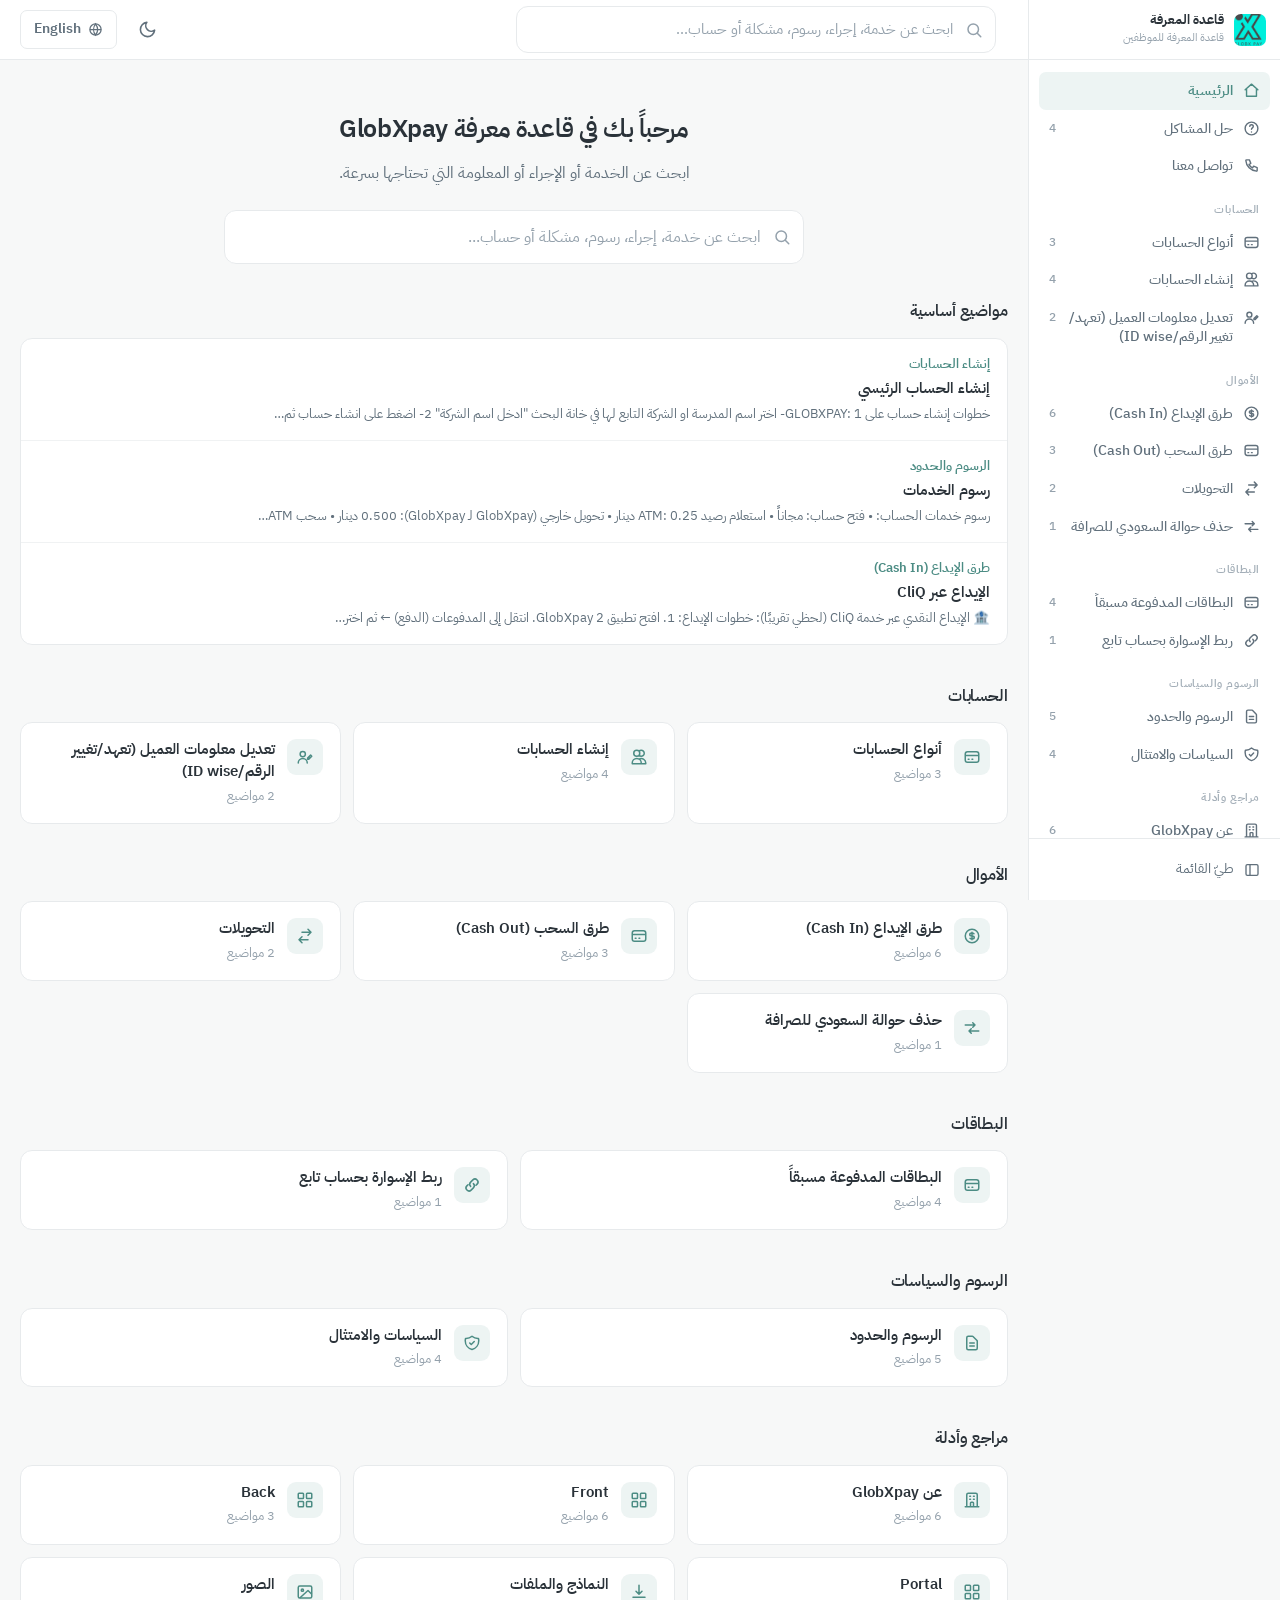
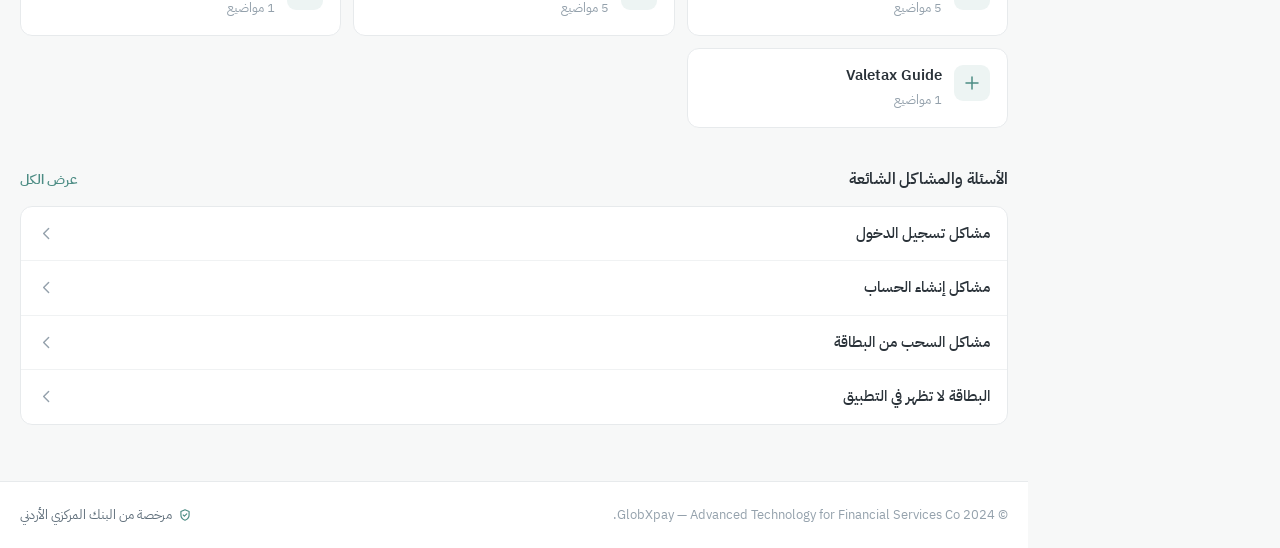
==== commit ecc41157: "Bracelet prices + colours: rename media article, add copyable price table - Rename 'ألوان أساور الدف" ====
--- a/index.html
+++ b/index.html
@@ -10,7 +10,7 @@
 <link rel="preconnect" href="https://fonts.googleapis.com">
 <link rel="preconnect" href="https://fonts.gstatic.com" crossorigin>
 <link href="https://fonts.googleapis.com/css2?family=IBM+Plex+Sans+Arabic:wght@400;500;600;700&display=swap" rel="stylesheet">
-<link rel="stylesheet" href="assets/styles.css?v=5">
+<link rel="stylesheet" href="assets/styles.css?v=11">
 <script>
 /* يُطبَّق قبل رسم الصفحة لتفادي وميض الخلفية البيضاء في الوضع المظلم */
 (function () {
@@ -124,10 +124,10 @@
 
 <div class="toast" id="toast" role="status" aria-live="polite"></div>
 
-<script src="config.js?v=5"></script>
-<script src="data/i18n.js?v=5"></script>
-<script src="data/knowledge-base.js?v=9"></script>
-<script src="data/knowledge-base.en.js?v=7"></script>
-<script src="assets/app.js?v=6"></script>
+<script src="config.js?v=11"></script>
+<script src="data/i18n.js?v=11"></script>
+<script src="data/knowledge-base.js?v=11"></script>
+<script src="data/knowledge-base.en.js?v=11"></script>
+<script src="assets/app.js?v=11"></script>
 </body>
 </html>
--- a/assets/styles.css
+++ b/assets/styles.css
@@ -417,6 +417,27 @@
     flex-shrink: 0; width: 5px; height: 5px; margin-top: 13px;
     border-radius: 50%; background: var(--ink-3);
 }
+/* جداول داخل المقالات */
+.table-wrap { overflow-x: auto; margin: 0 0 16px; -webkit-overflow-scrolling: touch; }
+.prose table {
+    width: 100%; border-collapse: collapse;
+    font-size: 14.5px; min-width: 420px;
+    border: 1px solid var(--line); border-radius: var(--r-sm); overflow: hidden;
+}
+.prose thead th {
+    background: var(--brand-light); color: var(--ink-1);
+    font-weight: 600; font-size: 13.5px;
+    text-align: start; padding: 11px 14px;
+    border-bottom: 1px solid var(--line); white-space: nowrap;
+}
+.prose tbody td {
+    padding: 11px 14px; text-align: start;
+    border-bottom: 1px solid var(--line-2); color: var(--prose); line-height: 1.6;
+}
+.prose tbody tr:last-child td { border-bottom: 0; }
+.prose tbody tr:hover td { background: var(--row-hover); }
+.prose tbody td:first-child { font-weight: 600; color: var(--ink-1); }
+
 .prose .callout {
     display: flex; gap: 10px; align-items: flex-start;
     background: var(--warn-bg); border: 1px solid var(--warn-line);
@@ -432,6 +453,7 @@
 /* مجموعة خطوات + زر نسخها */
 .steps-group { position: relative; margin-bottom: 15px; }
 .steps-group > ol { margin-bottom: 0; }
+.table-group > .table-wrap { margin-bottom: 0; }
 
 .steps-bar { display: flex; justify-content: flex-start; margin-bottom: 6px; }
 
